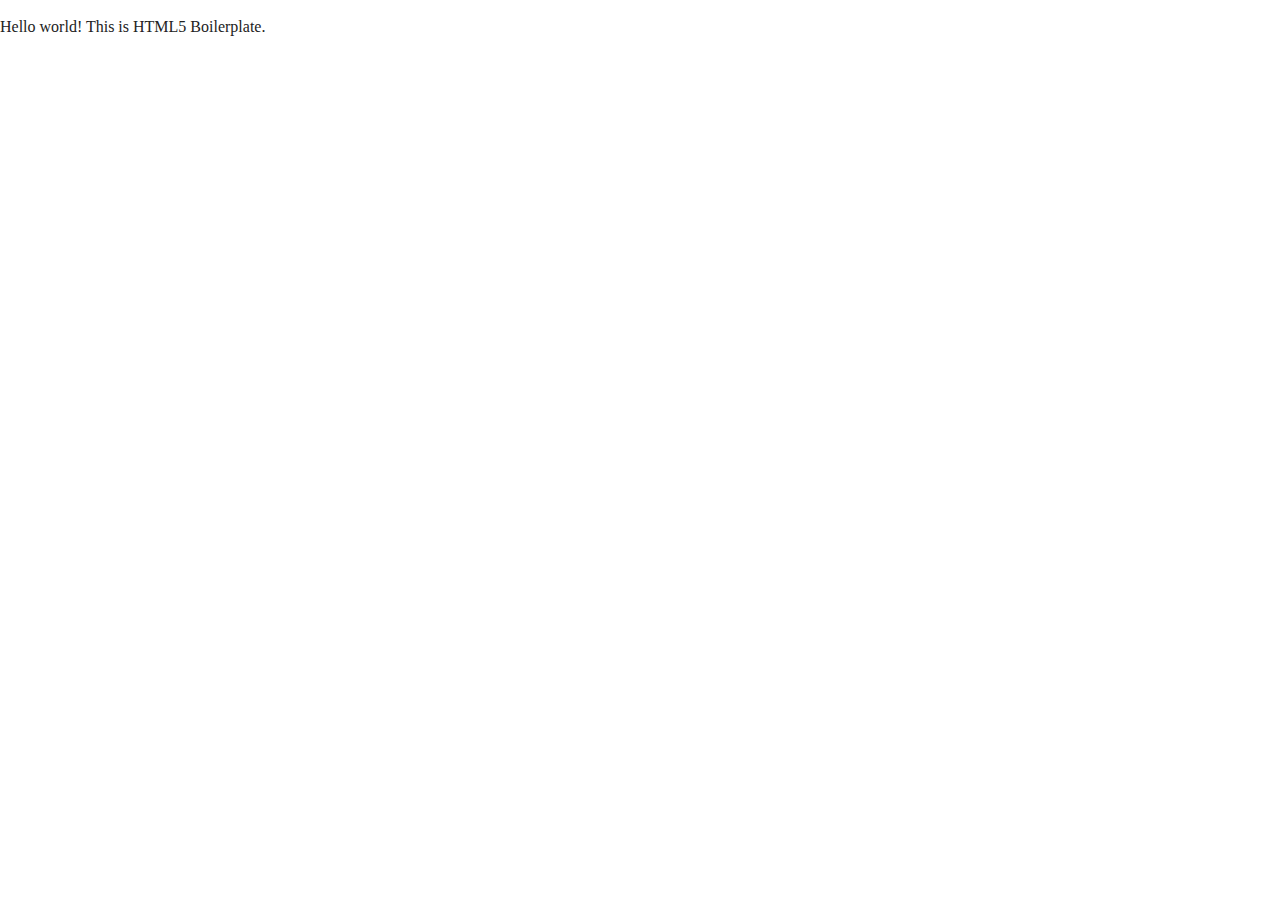
==== index.html @ 64403ca1 "Unplugged Design Doc Project" ====
<!doctype html>
<html class="no-js" lang="">

<head>
  <meta charset="utf-8">
  <title></title>
  <meta name="description" content="">
  <meta name="viewport" content="width=device-width, initial-scale=1">

  <meta property="og:title" content="">
  <meta property="og:type" content="">
  <meta property="og:url" content="">
  <meta property="og:image" content="">

  <link rel="manifest" href="site.webmanifest">
  <link rel="apple-touch-icon" href="icon.png">
  <!-- Place favicon.ico in the root directory -->

  <link rel="stylesheet" href="css/normalize.css">
  <link rel="stylesheet" href="css/main.css">

  <meta name="theme-color" content="#fafafa">
</head>

<body>

  <!-- Add your site or application content here -->
  <p>Hello world! This is HTML5 Boilerplate.</p>
  <script src="js/vendor/modernizr-3.11.2.min.js"></script>
  <script src="js/plugins.js"></script>
  <script src="js/main.js"></script>

  <!-- Google Analytics: change UA-XXXXX-Y to be your site's ID. -->
  <script>
    window.ga = function () { ga.q.push(arguments) }; ga.q = []; ga.l = +new Date;
    ga('create', 'UA-XXXXX-Y', 'auto'); ga('set', 'anonymizeIp', true); ga('set', 'transport', 'beacon'); ga('send', 'pageview')
  </script>
  <script src="https://www.google-analytics.com/analytics.js" async></script>
</body>

</html>
---- css/main.css ----
/*! HTML5 Boilerplate v8.0.0 | MIT License | https://html5boilerplate.com/ */

/* main.css 2.1.0 | MIT License | https://github.com/h5bp/main.css#readme */
/*
 * What follows is the result of much research on cross-browser styling.
 * Credit left inline and big thanks to Nicolas Gallagher, Jonathan Neal,
 * Kroc Camen, and the H5BP dev community and team.
 */

/* ==========================================================================
   Base styles: opinionated defaults
   ========================================================================== */

html {
  color: #222;
  font-size: 1em;
  line-height: 1.4;
}

/*
 * Remove text-shadow in selection highlight:
 * https://twitter.com/miketaylr/status/12228805301
 *
 * Vendor-prefixed and regular ::selection selectors cannot be combined:
 * https://stackoverflow.com/a/16982510/7133471
 *
 * Customize the background color to match your design.
 */

::-moz-selection {
  background: #b3d4fc;
  text-shadow: none;
}

::selection {
  background: #b3d4fc;
  text-shadow: none;
}

/*
 * A better looking default horizontal rule
 */

hr {
  display: block;
  height: 1px;
  border: 0;
  border-top: 1px solid #ccc;
  margin: 1em 0;
  padding: 0;
}

/*
 * Remove the gap between audio, canvas, iframes,
 * images, videos and the bottom of their containers:
 * https://github.com/h5bp/html5-boilerplate/issues/440
 */

audio,
canvas,
iframe,
img,
svg,
video {
  vertical-align: middle;
}

/*
 * Remove default fieldset styles.
 */

fieldset {
  border: 0;
  margin: 0;
  padding: 0;
}

/*
 * Allow only vertical resizing of textareas.
 */

textarea {
  resize: vertical;
}

/* ==========================================================================
   Author's custom styles
   ========================================================================== */

/* ==========================================================================
   Helper classes
   ========================================================================== */

/*
 * Hide visually and from screen readers
 */

.hidden,
[hidden] {
  display: none !important;
}

/*
 * Hide only visually, but have it available for screen readers:
 * https://snook.ca/archives/html_and_css/hiding-content-for-accessibility
 *
 * 1. For long content, line feeds are not interpreted as spaces and small width
 *    causes content to wrap 1 word per line:
 *    https://medium.com/@jessebeach/beware-smushed-off-screen-accessible-text-5952a4c2cbfe
 */

.sr-only {
  border: 0;
  clip: rect(0, 0, 0, 0);
  height: 1px;
  margin: -1px;
  overflow: hidden;
  padding: 0;
  position: absolute;
  white-space: nowrap;
  width: 1px;
  /* 1 */
}

/*
 * Extends the .sr-only class to allow the element
 * to be focusable when navigated to via the keyboard:
 * https://www.drupal.org/node/897638
 */

.sr-only.focusable:active,
.sr-only.focusable:focus {
  clip: auto;
  height: auto;
  margin: 0;
  overflow: visible;
  position: static;
  white-space: inherit;
  width: auto;
}

/*
 * Hide visually and from screen readers, but maintain layout
 */

.invisible {
  visibility: hidden;
}

/*
 * Clearfix: contain floats
 *
 * For modern browsers
 * 1. The space content is one way to avoid an Opera bug when the
 *    `contenteditable` attribute is included anywhere else in the document.
 *    Otherwise it causes space to appear at the top and bottom of elements
 *    that receive the `clearfix` class.
 * 2. The use of `table` rather than `block` is only necessary if using
 *    `:before` to contain the top-margins of child elements.
 */

.clearfix::before,
.clearfix::after {
  content: " ";
  display: table;
}

.clearfix::after {
  clear: both;
}

/* ==========================================================================
   EXAMPLE Media Queries for Responsive Design.
   These examples override the primary ('mobile first') styles.
   Modify as content requires.
   ========================================================================== */

@media only screen and (min-width: 35em) {
  /* Style adjustments for viewports that meet the condition */
}

@media print,
  (-webkit-min-device-pixel-ratio: 1.25),
  (min-resolution: 1.25dppx),
  (min-resolution: 120dpi) {
  /* Style adjustments for high resolution devices */
}

/* ==========================================================================
   Print styles.
   Inlined to avoid the additional HTTP request:
   https://www.phpied.com/delay-loading-your-print-css/
   ========================================================================== */

@media print {
  *,
  *::before,
  *::after {
    background: #fff !important;
    color: #000 !important;
    /* Black prints faster */
    box-shadow: none !important;
    text-shadow: none !important;
  }

  a,
  a:visited {
    text-decoration: underline;
  }

  a[href]::after {
    content: " (" attr(href) ")";
  }

  abbr[title]::after {
    content: " (" attr(title) ")";
  }

  /*
   * Don't show links that are fragment identifiers,
   * or use the `javascript:` pseudo protocol
   */
  a[href^="#"]::after,
  a[href^="javascript:"]::after {
    content: "";
  }

  pre {
    white-space: pre-wrap !important;
  }

  pre,
  blockquote {
    border: 1px solid #999;
    page-break-inside: avoid;
  }

  /*
   * Printing Tables:
   * https://web.archive.org/web/20180815150934/http://css-discuss.incutio.com/wiki/Printing_Tables
   */
  thead {
    display: table-header-group;
  }

  tr,
  img {
    page-break-inside: avoid;
  }

  p,
  h2,
  h3 {
    orphans: 3;
    widows: 3;
  }

  h2,
  h3 {
    page-break-after: avoid;
  }
}
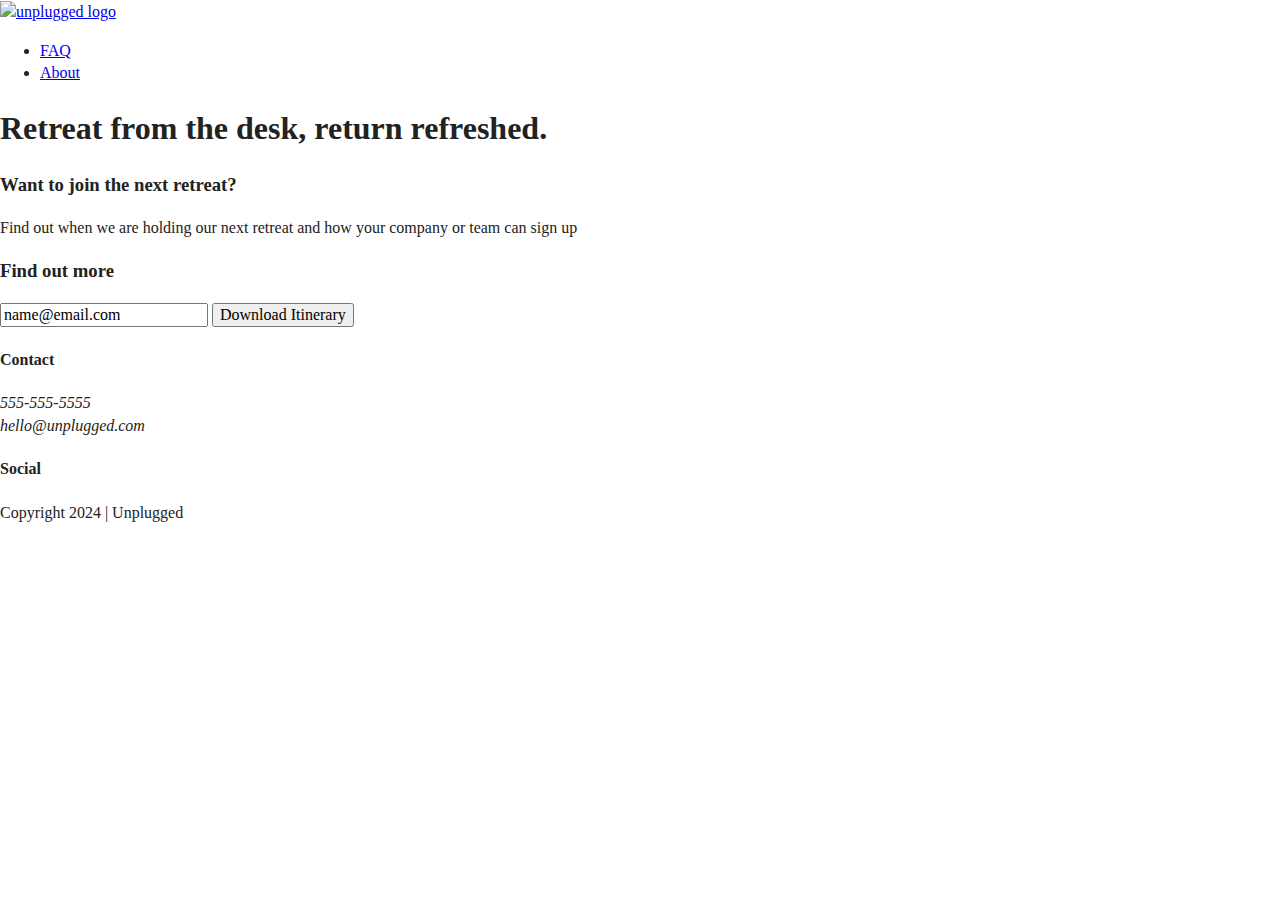
==== commit 78c35551: "HTML Page One" ====
--- a/index.html
+++ b/index.html
@@ -1,9 +1,9 @@
 <!doctype html>
-<html class="no-js" lang="">
+<html class="no-js" lang="en">
 
 <head>
   <meta charset="utf-8">
-  <title></title>
+  <title>Unplugged Retreat</title>
   <meta name="description" content="">
   <meta name="viewport" content="width=device-width, initial-scale=1">
 
@@ -13,7 +13,7 @@
   <meta property="og:image" content="">
 
   <link rel="manifest" href="site.webmanifest">
-  <link rel="apple-touch-icon" href="icon.png">
+  <link rel="apple-touch-icon" href="img/icon.png">
   <!-- Place favicon.ico in the root directory -->
 
   <link rel="stylesheet" href="css/normalize.css">
@@ -25,7 +25,72 @@
 <body>
 
   <!-- Add your site or application content here -->
-  <p>Hello world! This is HTML5 Boilerplate.</p>
+  <header>
+    <div class="content-wrapper">
+      <a href="#"><img src="" alt="unplugged logo"></a>
+
+      <div class="header-divider"></div>
+
+      <nav>
+        <ul>
+          <li><a href="faq/index.html" rel="noopener">FAQ</a></li>
+          <li><a href="about/index.html" rel="noopener">About</a></li>
+        </ul>
+      </nav>
+
+    </div>
+  </header>
+  <main>
+    <section class="hero-area">
+      <div class="content-wrapper">
+        <h1>Retreat from the desk, return refreshed.</h1>
+      </div>
+    </section>
+    <aside>
+      <div class="content-wrapper">
+        <div class="form-description">
+          <h3>Want to join the next retreat?</h3>
+          <p>Find out when we are holding our next retreat and how your company or team can sign up</p>
+        </div>
+        <div class="form">
+          <h3>Find out more</h3>
+          <input type="text" name="name" value="name@email.com">
+          <input type="button" value="Download Itinerary">
+        </div>
+      </div>
+    </aside>
+  </main>
+
+  <footer>
+    <div class="content-wrapper">
+      <div class="footer-content">
+        <div class="contact">
+          <h4>Contact</h4>
+          <address>
+            <p>
+              555-555-5555<br>
+              hello@unplugged.com
+            </p>
+          </address>
+        </div>
+        <div class="social">
+          <h4>Social</h4>
+          <div class="social-icons">
+            <p>
+            <p><a href="https://www.facebook.com" target="_blank" rel="noopener"></a></p>
+            <!-- other social links here -->
+            </p>
+          </div>
+        </div>
+      </div>
+      <div class="copyright">
+        <p>Copyright 2024 | Unplugged</p>
+      </div>
+    </div>
+
+  </footer>
+
+
   <script src="js/vendor/modernizr-3.11.2.min.js"></script>
   <script src="js/plugins.js"></script>
   <script src="js/main.js"></script>
@@ -38,4 +103,4 @@
   <script src="https://www.google-analytics.com/analytics.js" async></script>
 </body>
 
-</html>
+</html>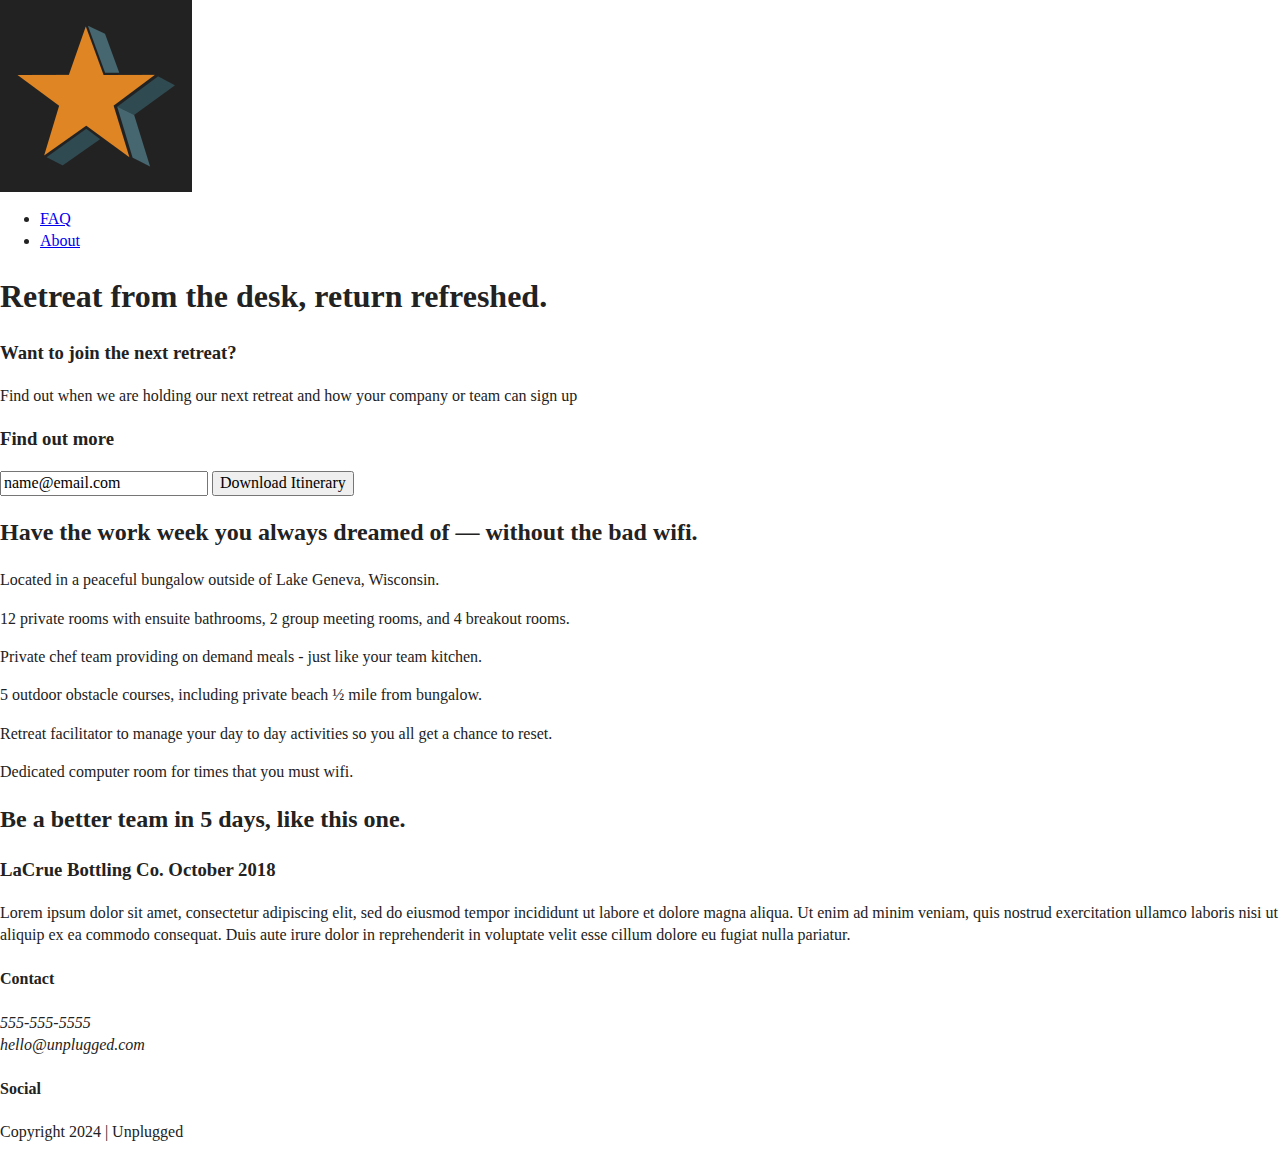
==== commit b0492579: "Finished Coding Homepage" ====
--- a/index.html
+++ b/index.html
@@ -13,7 +13,7 @@
   <meta property="og:image" content="">
 
   <link rel="manifest" href="site.webmanifest">
-  <link rel="apple-touch-icon" href="img/icon.png">
+  <link rel="apple-touch-icon" href="icon.png">
   <!-- Place favicon.ico in the root directory -->
 
   <link rel="stylesheet" href="css/normalize.css">
@@ -27,25 +27,25 @@
   <!-- Add your site or application content here -->
   <header>
     <div class="content-wrapper">
-      <a href="#"><img src="" alt="unplugged logo"></a>
+      <a href="#"><img src="img/icon.png" alt="unplugged logo"></a>
 
       <div class="header-divider"></div>
-
       <nav>
         <ul>
           <li><a href="faq/index.html" rel="noopener">FAQ</a></li>
           <li><a href="about/index.html" rel="noopener">About</a></li>
         </ul>
       </nav>
-
     </div>
   </header>
+
   <main>
     <section class="hero-area">
       <div class="content-wrapper">
         <h1>Retreat from the desk, return refreshed.</h1>
       </div>
     </section>
+
     <aside>
       <div class="content-wrapper">
         <div class="form-description">
@@ -59,6 +59,67 @@
         </div>
       </div>
     </aside>
+
+    <section class="features">
+      <div class="content-wrapper">
+        <h2>Have the work week you always dreamed of — without the bad wifi.</h2>
+
+        <div class="features-items">
+          <article>
+            <p class="fontawesome-icons"></p>
+            <p class="features-item-description">Located in a peaceful bungalow outside of Lake Geneva, Wisconsin.</p>
+          </article>
+
+          <article>
+            <p class="fontawesome-icons"></p>
+            <p class="features-item-description">12 private rooms with ensuite bathrooms, 2 group meeting rooms, and 4
+              breakout rooms.</p>
+          </article>
+
+          <article>
+            <p class="fontawesome-icons"></p>
+            <p class="features-item-description">Private chef team providing on demand meals - just like your team
+              kitchen.</p>
+          </article>
+
+          <article>
+            <p class="fontawesome-icons"></p>
+            <p class="features-item-description">5 outdoor obstacle courses, including private beach ½ mile from
+              bungalow.</p>
+          </article>
+
+          <article>
+            <p class="fontawesome-icons"></p>
+            <p class="features-item-description">Retreat facilitator to manage your day to day activities so you all get
+              a chance to reset.</p>
+          </article>
+
+          <article>
+            <p class="fontawesome-icons"></p>
+            <p class="features-item-description">Dedicated computer room for times that you must wifi.</p>
+          </article>
+        </div>
+      </div>
+    </section>
+
+    <section class="reviews">
+      <div class="content-wrapper">
+        <h2>Be a better team in 5 days, like this one.</h2>
+
+        <article>
+          <h3>LaCrue Bottling Co.
+            October 2018</h3>
+          <p>Lorem ipsum dolor sit amet, consectetur adipiscing elit, sed do eiusmod tempor incididunt ut labore et
+            dolore magna aliqua. Ut enim ad minim veniam, quis nostrud exercitation ullamco laboris nisi ut aliquip ex
+            ea commodo consequat. Duis aute irure dolor in reprehenderit in voluptate velit esse cillum dolore eu fugiat
+            nulla pariatur.
+          </p>
+        </article>
+
+
+      </div>
+    </section>
+
   </main>
 
   <footer>
@@ -79,7 +140,7 @@
             <p>
             <p><a href="https://www.facebook.com" target="_blank" rel="noopener"></a></p>
             <!-- other social links here -->
-            </p>
+
           </div>
         </div>
       </div>
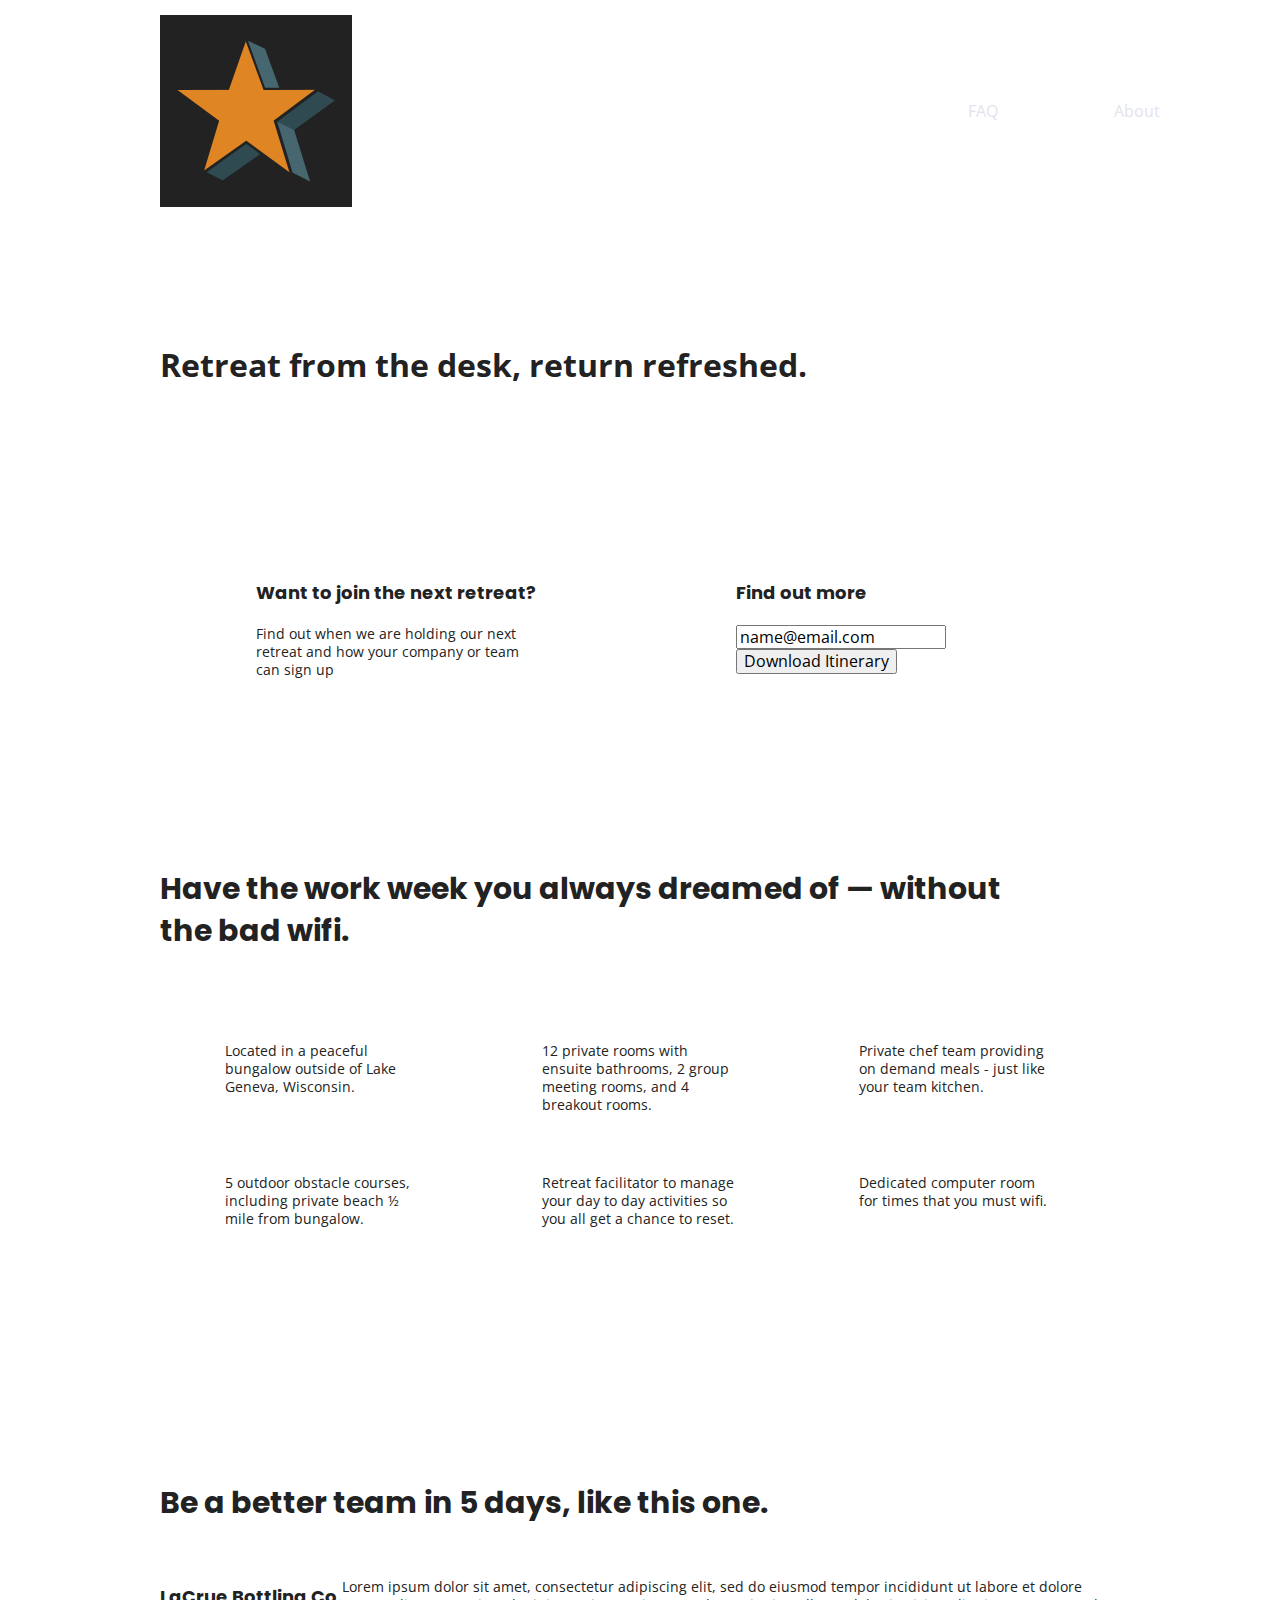
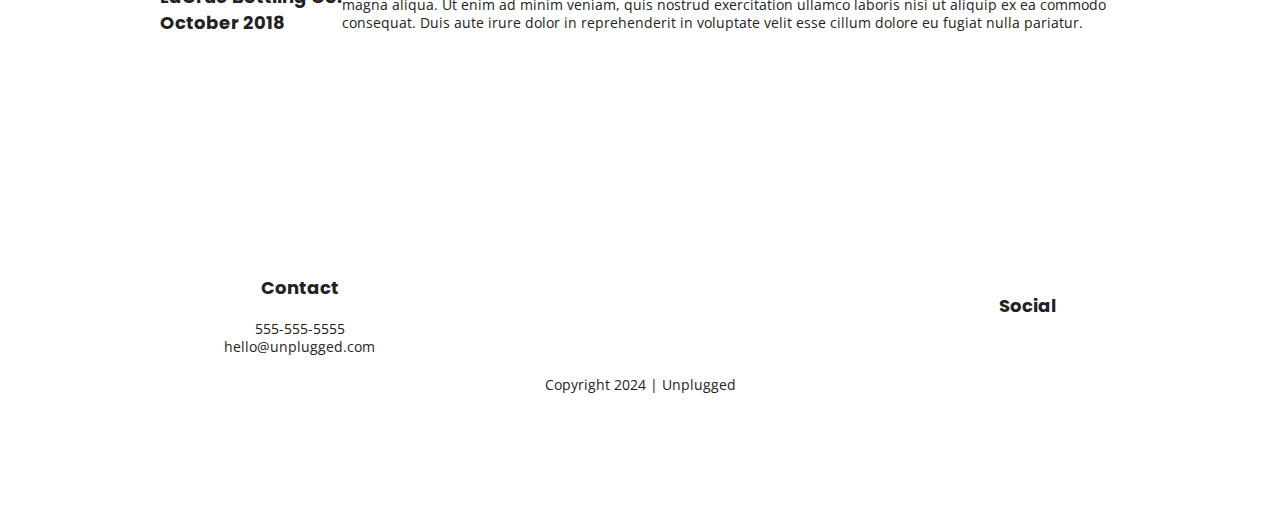
==== commit 35486a3e: "Coding Styles" ====
--- a/index.html
+++ b/index.html
@@ -20,6 +20,10 @@
   <link rel="stylesheet" href="css/main.css">
 
   <meta name="theme-color" content="#fafafa">
+
+
+  <!-- Google Fonts -->
+  <link href="https://fonts.googleapis.com/css?family=Open+Sans:400,700|Poppins:500,700" rel="stylesheet">
 </head>
 
 <body>
--- a/css/main.css
+++ b/css/main.css
@@ -1,6 +1,5 @@
 /*! HTML5 Boilerplate v8.0.0 | MIT License | https://html5boilerplate.com/ */
 
-/* main.css 2.1.0 | MIT License | https://github.com/h5bp/main.css#readme */
 /*
  * What follows is the result of much research on cross-browser styling.
  * Credit left inline and big thanks to Nicolas Gallagher, Jonathan Neal,
@@ -18,14 +17,14 @@
 }
 
 /*
- * Remove text-shadow in selection highlight:
- * https://twitter.com/miketaylr/status/12228805301
- *
- * Vendor-prefixed and regular ::selection selectors cannot be combined:
- * https://stackoverflow.com/a/16982510/7133471
- *
- * Customize the background color to match your design.
- */
+   * Remove text-shadow in selection highlight:
+   * https://twitter.com/miketaylr/status/12228805301
+   *
+   * Vendor-prefixed and regular ::selection selectors cannot be combined:
+   * https://stackoverflow.com/a/16982510/7133471
+   *
+   * Customize the background color to match your design.
+   */
 
 ::-moz-selection {
   background: #b3d4fc;
@@ -38,8 +37,8 @@
 }
 
 /*
- * A better looking default horizontal rule
- */
+   * A better looking default horizontal rule
+   */
 
 hr {
   display: block;
@@ -51,10 +50,10 @@
 }
 
 /*
- * Remove the gap between audio, canvas, iframes,
- * images, videos and the bottom of their containers:
- * https://github.com/h5bp/html5-boilerplate/issues/440
- */
+   * Remove the gap between audio, canvas, iframes,
+   * images, videos and the bottom of their containers:
+   * https://github.com/h5bp/html5-boilerplate/issues/440
+   */
 
 audio,
 canvas,
@@ -66,8 +65,8 @@
 }
 
 /*
- * Remove default fieldset styles.
- */
+   * Remove default fieldset styles.
+   */
 
 fieldset {
   border: 0;
@@ -76,129 +75,540 @@
 }
 
 /*
- * Allow only vertical resizing of textareas.
- */
+   * Allow only vertical resizing of textareas.
+   */
 
 textarea {
   resize: vertical;
 }
 
 /* ==========================================================================
-   Author's custom styles
-   ========================================================================== */
-
-/* ==========================================================================
-   Helper classes
-   ========================================================================== */
-
-/*
- * Hide visually and from screen readers
- */
-
-.hidden,
-[hidden] {
+     Browser Upgrade Prompt
+     ========================================================================== */
+
+.browserupgrade {
+  margin: 0.2em 0;
+  background: #ccc;
+  color: #000;
+  padding: 0.2em 0;
+}
+
+/* ==========================================================================
+     Author's custom styles
+     ========================================================================== */
+/* General Styles */
+
+html {
+  font-size: 1rem;
+}
+
+body {
+  font-size: 1em;
+  font-family: 'Open Sans', sans-serif;
+  text-align: left;
+}
+
+ul,
+ol {
+  list-style-type: none;
+}
+
+a {
+  color: #e2e3ed;
+  text-decoration: none;
+}
+
+h2 {
+  font-family: 'Poppins', sans-serif;
+  font-size: 1.875em;
+}
+
+h3,
+h4 {
+  font-family: 'Poppins', sans-serif;
+  margin: 20px 0;
+  font-size: 1.125em;
+}
+
+p {
+  font-size: .875em;
+  line-height: 1.285;
+}
+
+address {
+  font-style: normal;
+}
+
+.content-wrapper {
+  width: 90%;
+  margin: 50px 0;
+}
+
+
+/* -------------------- Base Header - Footer Styles -------------------- */
+
+header {
+  display: flex;
+  justify-content: center;
+  padding: 15px 0;
+}
+
+header .content-wrapper {
+  margin: 0;
+  display: flex;
+  justify-content: center;
+  align-items: center;
+  flex-flow: row wrap;
+}
+
+.header-divider {
+  width: 100%;
+  height: 1px;
+  margin: 10px 0 20px 0;
+}
+
+header nav {
+  width: 60%;
+}
+
+header nav ul {
+  display: flex;
+  justify-content: space-around;
+  width: 100%;
+}
+
+footer {
+  display: flex;
+  flex-direction: column;
+  align-items: center;
+  text-align: center;
+}
+
+footer p {
+  margin: 0;
+}
+
+footer .content-wrapper {
+  width: 55%;
+}
+
+footer .contact {
+  margin-bottom: 50px;
+}
+
+footer .social-icons {
+  display: flex;
+  justify-content: space-around;
+  align-items: center;
+}
+
+footer .social-icons p {
+  display: flex;
+  justify-content: center;
+  align-items: center;
+}
+
+footer .copyright {
+  margin: 20px 0;
+}
+
+/* -------------------- Mobile Styles - Homepage -------------------- */
+
+/* Hero Area */
+
+.hero-area {
+  display: flex;
+  justify-content: center;
+}
+
+/* Aside */
+
+aside {
+  display: flex;
+  justify-content: center;
+}
+
+/* Features */
+
+.features {
+  display: flex;
+  justify-content: center;
+}
+
+.features h2 {
+  margin-bottom: 60px;
+}
+
+.features article {
+  width: 63%;
+  margin: 30px 0;
+}
+
+.features .features-items {
+  display: flex;
+  justify-content: center;
+  align-items: flex-start;
+  flex-flow: row wrap;
+}
+
+.features p {
+  margin: 0;
+}
+
+/* Reviews */
+
+.reviews {
+  display: flex;
+  justify-content: center;
+}
+
+.reviews h2 {
+  margin-bottom: 40px;
+}
+
+.reviews h3 {
+  width: 55%;
+  margin: 20px 0;
+}
+
+/* ==========================================================================
+     About Page
+     ========================================================================== */
+
+.mission {
+  display: flex;
+  justify-content: center;
+}
+
+.contact-section {
+  display: flex;
+  justify-content: center;
+}
+
+.contact-content p {
+  margin: 0;
+}
+
+/* ==========================================================================
+     FAQ Page
+     ========================================================================== */
+
+.faq {
+  display: flex;
+  justify-content: center;
+}
+
+.faq .content-wrapper {
+  display: flex;
+  justify-content: center;
+  align-items: flex-start;
+  flex-flow: row wrap;
+  margin: 50px 0 0 0;
+}
+
+.faq h2 {
+  margin-bottom: 40px;
+}
+
+.faq-content {
+  margin-bottom: 50px;
+}
+
+/* ==========================================================================
+     Helper classes
+     ========================================================================== */
+
+/*
+   * Hide visually and from screen readers
+   */
+
+.hidden {
   display: none !important;
 }
 
 /*
- * Hide only visually, but have it available for screen readers:
- * https://snook.ca/archives/html_and_css/hiding-content-for-accessibility
- *
- * 1. For long content, line feeds are not interpreted as spaces and small width
- *    causes content to wrap 1 word per line:
- *    https://medium.com/@jessebeach/beware-smushed-off-screen-accessible-text-5952a4c2cbfe
- */
-
-.sr-only {
+   * Hide only visually, but have it available for screen readers:
+   * https://snook.ca/archives/html_and_css/hiding-content-for-accessibility
+   *
+   * 1. For long content, line feeds are not interpreted as spaces and small width
+   *    causes content to wrap 1 word per line:
+   *    https://medium.com/@jessebeach/beware-smushed-off-screen-accessible-text-5952a4c2cbfe
+   */
+
+.visuallyhidden {
   border: 0;
-  clip: rect(0, 0, 0, 0);
+  clip: rect(0 0 0 0);
   height: 1px;
   margin: -1px;
   overflow: hidden;
   padding: 0;
   position: absolute;
+  width: 1px;
   white-space: nowrap;
-  width: 1px;
   /* 1 */
 }
 
 /*
- * Extends the .sr-only class to allow the element
- * to be focusable when navigated to via the keyboard:
- * https://www.drupal.org/node/897638
- */
-
-.sr-only.focusable:active,
-.sr-only.focusable:focus {
+   * Extends the .visuallyhidden class to allow the element
+   * to be focusable when navigated to via the keyboard:
+   * https://www.drupal.org/node/897638
+   */
+
+.visuallyhidden.focusable:active,
+.visuallyhidden.focusable:focus {
   clip: auto;
   height: auto;
   margin: 0;
   overflow: visible;
   position: static;
+  width: auto;
   white-space: inherit;
-  width: auto;
-}
-
-/*
- * Hide visually and from screen readers, but maintain layout
- */
+}
+
+/*
+   * Hide visually and from screen readers, but maintain layout
+   */
 
 .invisible {
   visibility: hidden;
 }
 
 /*
- * Clearfix: contain floats
- *
- * For modern browsers
- * 1. The space content is one way to avoid an Opera bug when the
- *    `contenteditable` attribute is included anywhere else in the document.
- *    Otherwise it causes space to appear at the top and bottom of elements
- *    that receive the `clearfix` class.
- * 2. The use of `table` rather than `block` is only necessary if using
- *    `:before` to contain the top-margins of child elements.
- */
-
-.clearfix::before,
-.clearfix::after {
+   * Clearfix: contain floats
+   *
+   * For modern browsers
+   * 1. The space content is one way to avoid an Opera bug when the
+   *    `contenteditable` attribute is included anywhere else in the document.
+   *    Otherwise it causes space to appear at the top and bottom of elements
+   *    that receive the `clearfix` class.
+   * 2. The use of `table` rather than `block` is only necessary if using
+   *    `:before` to contain the top-margins of child elements.
+   */
+
+.clearfix:before,
+.clearfix:after {
   content: " ";
+  /* 1 */
   display: table;
-}
-
-.clearfix::after {
+  /* 2 */
+}
+
+.clearfix:after {
   clear: both;
 }
 
 /* ==========================================================================
-   EXAMPLE Media Queries for Responsive Design.
-   These examples override the primary ('mobile first') styles.
-   Modify as content requires.
-   ========================================================================== */
-
-@media only screen and (min-width: 35em) {
-  /* Style adjustments for viewports that meet the condition */
-}
-
-@media print,
-  (-webkit-min-device-pixel-ratio: 1.25),
-  (min-resolution: 1.25dppx),
-  (min-resolution: 120dpi) {
-  /* Style adjustments for high resolution devices */
-}
-
-/* ==========================================================================
-   Print styles.
-   Inlined to avoid the additional HTTP request:
-   https://www.phpied.com/delay-loading-your-print-css/
-   ========================================================================== */
+     EXAMPLE Media Queries for Responsive Design.
+     These examples override the primary ('mobile first') styles.
+     Modify as content requires.
+     ========================================================================== */
+
+@media only screen and (min-width:768px) {
+  /*Tablet styles here*/
+
+  /* General styles */
+  .content-wrapper {
+    max-width: 640px;
+    margin: 100px 0;
+  }
+
+  /* Header */
+  header {
+    padding: 33px 0;
+  }
+
+  header .content-wrapper {
+    width: 100%;
+    justify-content: space-between;
+  }
+
+  header nav {
+    width: 20%;
+  }
+
+  header nav ul {
+    justify-content: space-between;
+  }
+
+  .header-divider {
+    display: none;
+  }
+
+  /* Hero Area */
+
+  /* Aside */
+  aside .content-wrapper {
+    margin: 50px 0;
+    display: flex;
+    justify-content: space-between;
+    align-content: flex-start;
+  }
+
+  aside .content-wrapper .form-description,
+  aside .content-wrapper .form {
+    width: 40%;
+    margin: 0;
+  }
+
+  /* Features */
+  .features article {
+    display: flex;
+    align-items: center;
+    flex-flow: column wrap;
+    flex-basis: 50%;
+  }
+
+  .features .features-item-description {
+    width: 62%;
+  }
+
+  /* Reviews */
+  .reviews article {
+    display: flex;
+    justify-content: space-between;
+  }
+
+  .reviews article div {
+    width: 49%;
+  }
+
+  /* Footer */
+  footer .content-wrapper {
+    width: 65%;
+  }
+
+  .footer-content {
+    display: flex;
+    justify-content: space-between;
+    align-items: center;
+  }
+
+  footer .contact {
+    margin-bottom: 0;
+  }
+
+  footer .copyright {
+    width: 100%;
+  }
+
+  /* ==========================================================================
+     About Page
+     ========================================================================== */
+
+  .mission-content {
+    display: flex;
+    justify-content: space-between;
+    align-items: flex-start;
+    padding-top: 20px;
+  }
+
+  .mission-content p {
+    width: 45%;
+  }
+
+  .contact-section .content-wrapper h2 {
+    width: 80%;
+  }
+
+  .contact-content {
+    display: flex;
+    justify-content: space-between;
+    align-items: flex-start;
+  }
+
+  /* ==========================================================================
+     FAQ Page
+     ========================================================================== */
+
+  .faq .content-wrapper {
+    justify-content: space-between;
+  }
+
+  .faq-content {
+    flex-basis: 45%;
+  }
+
+  .faq h2 {
+    width: 100%;
+  }
+}
+
+@media only screen and (min-width:1200px) {
+  /*Desktop styles here*/
+
+  /* General styles */
+  .content-wrapper {
+    max-width: 960px;
+  }
+
+  /* Header */
+  header {
+    padding: 15px 0;
+  }
+
+  /* Hero */
+  .hero-area h1 {
+    width: 80%;
+  }
+
+  /* Aside */
+  aside .content-wrapper {
+    justify-content: space-around;
+  }
+
+  aside .content-wrapper .form-description,
+  aside .content-wrapper .form {
+    width: 30%;
+  }
+
+  /* Features */
+
+  .features h2 {
+    width: 90%;
+  }
+
+  .features article {
+    flex-basis: 33%;
+  }
+
+  /* Reviews */
+  .reviews article div {
+    width: 42%;
+  }
+
+  /* ==========================================================================
+    About Page
+    ========================================================================== */
+
+  .mission h2,
+  .contact-section .content-wrapper h2 {
+    width: 95%;
+  }
+
+  /* ==========================================================================
+    FAQ Page
+    ========================================================================== */
+  .faq h2 {
+    width: 100%;
+  }
+
+}
+
+/* ==========================================================================
+     Print styles.
+     Inlined to avoid the additional HTTP request:
+     https://www.phpied.com/delay-loading-your-print-css/
+     ========================================================================== */
 
 @media print {
+
   *,
-  *::before,
-  *::after {
-    background: #fff !important;
+  *:before,
+  *:after {
+    background: transparent !important;
     color: #000 !important;
     /* Black prints faster */
+    -webkit-box-shadow: none !important;
     box-shadow: none !important;
     text-shadow: none !important;
   }
@@ -208,20 +618,20 @@
     text-decoration: underline;
   }
 
-  a[href]::after {
+  a[href]:after {
     content: " (" attr(href) ")";
   }
 
-  abbr[title]::after {
+  abbr[title]:after {
     content: " (" attr(title) ")";
   }
 
   /*
-   * Don't show links that are fragment identifiers,
-   * or use the `javascript:` pseudo protocol
-   */
-  a[href^="#"]::after,
-  a[href^="javascript:"]::after {
+       * Don't show links that are fragment identifiers,
+       * or use the `javascript:` pseudo protocol
+       */
+  a[href^="#"]:after,
+  a[href^="javascript:"]:after {
     content: "";
   }
 
@@ -236,9 +646,9 @@
   }
 
   /*
-   * Printing Tables:
-   * https://web.archive.org/web/20180815150934/http://css-discuss.incutio.com/wiki/Printing_Tables
-   */
+       * Printing Tables:
+       * http://css-discuss.incutio.com/wiki/Printing_Tables
+       */
   thead {
     display: table-header-group;
   }
@@ -259,5 +669,4 @@
   h3 {
     page-break-after: avoid;
   }
-}
-
+}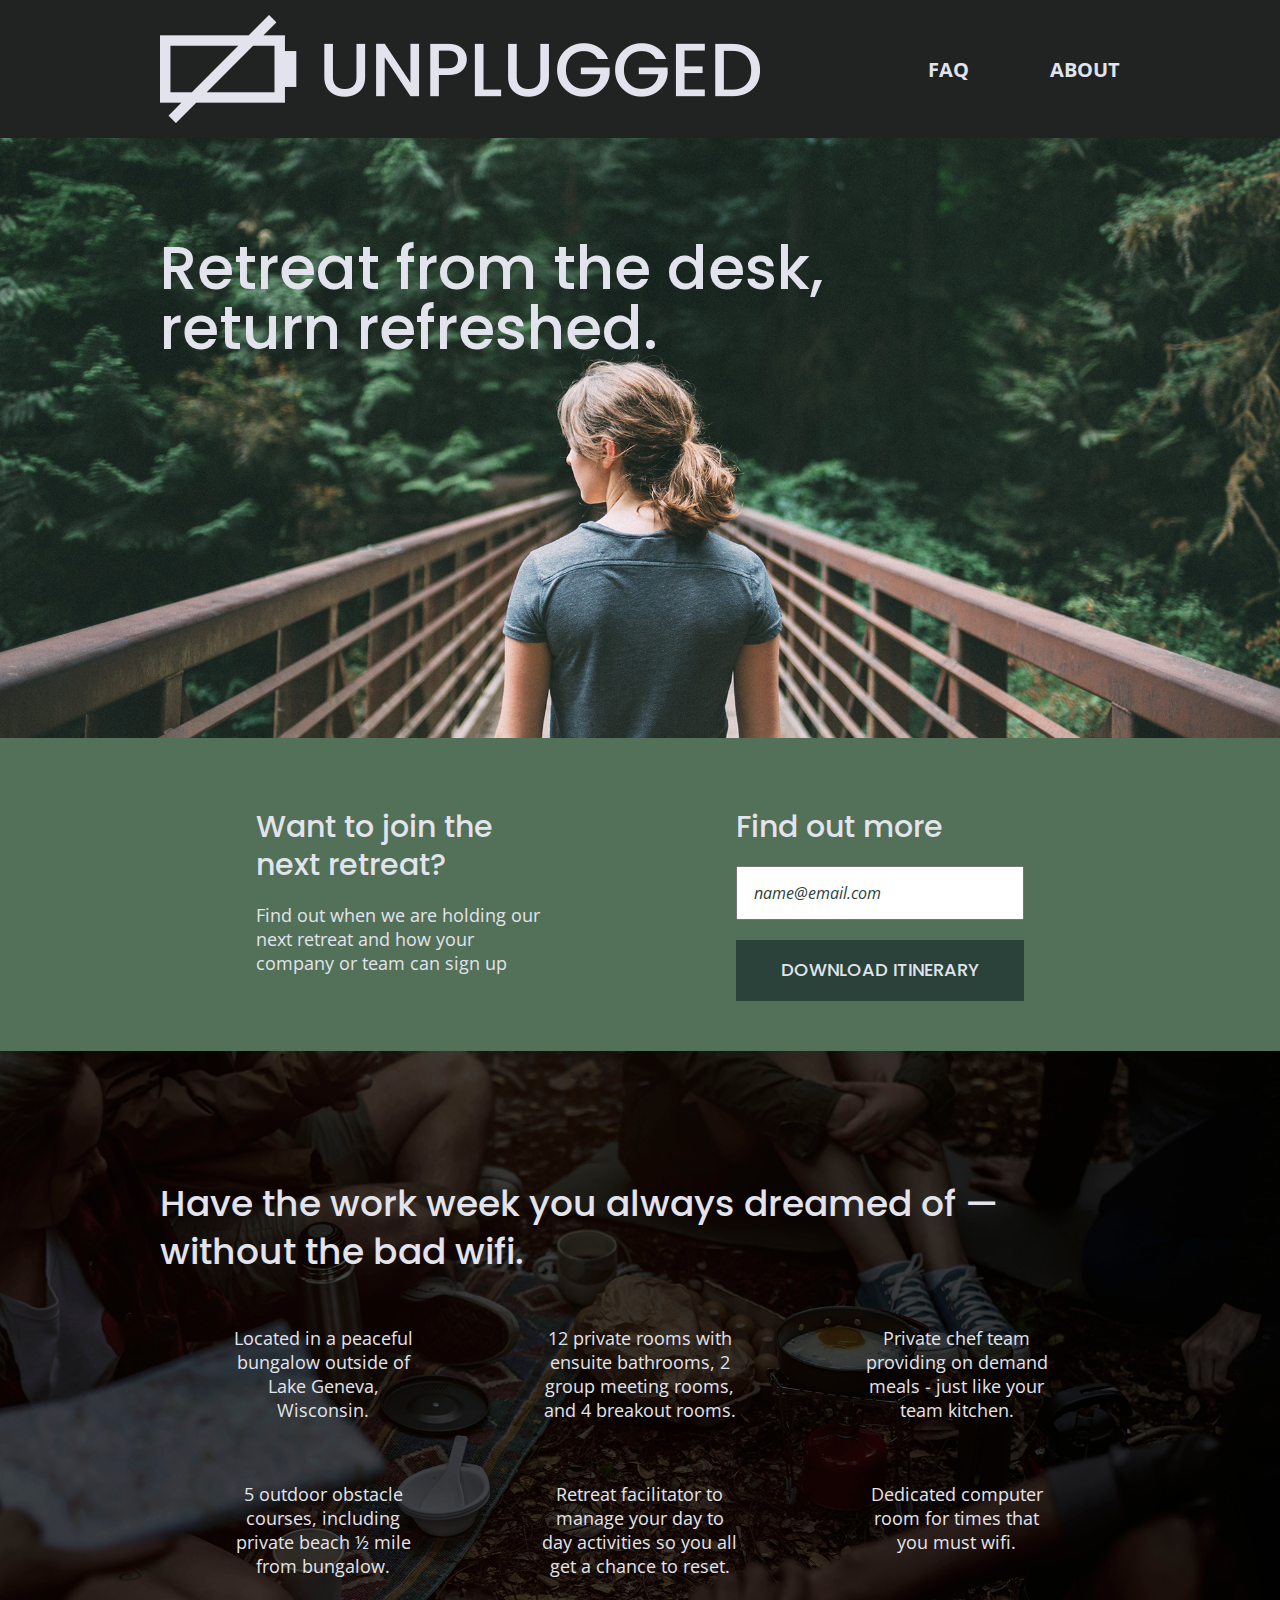
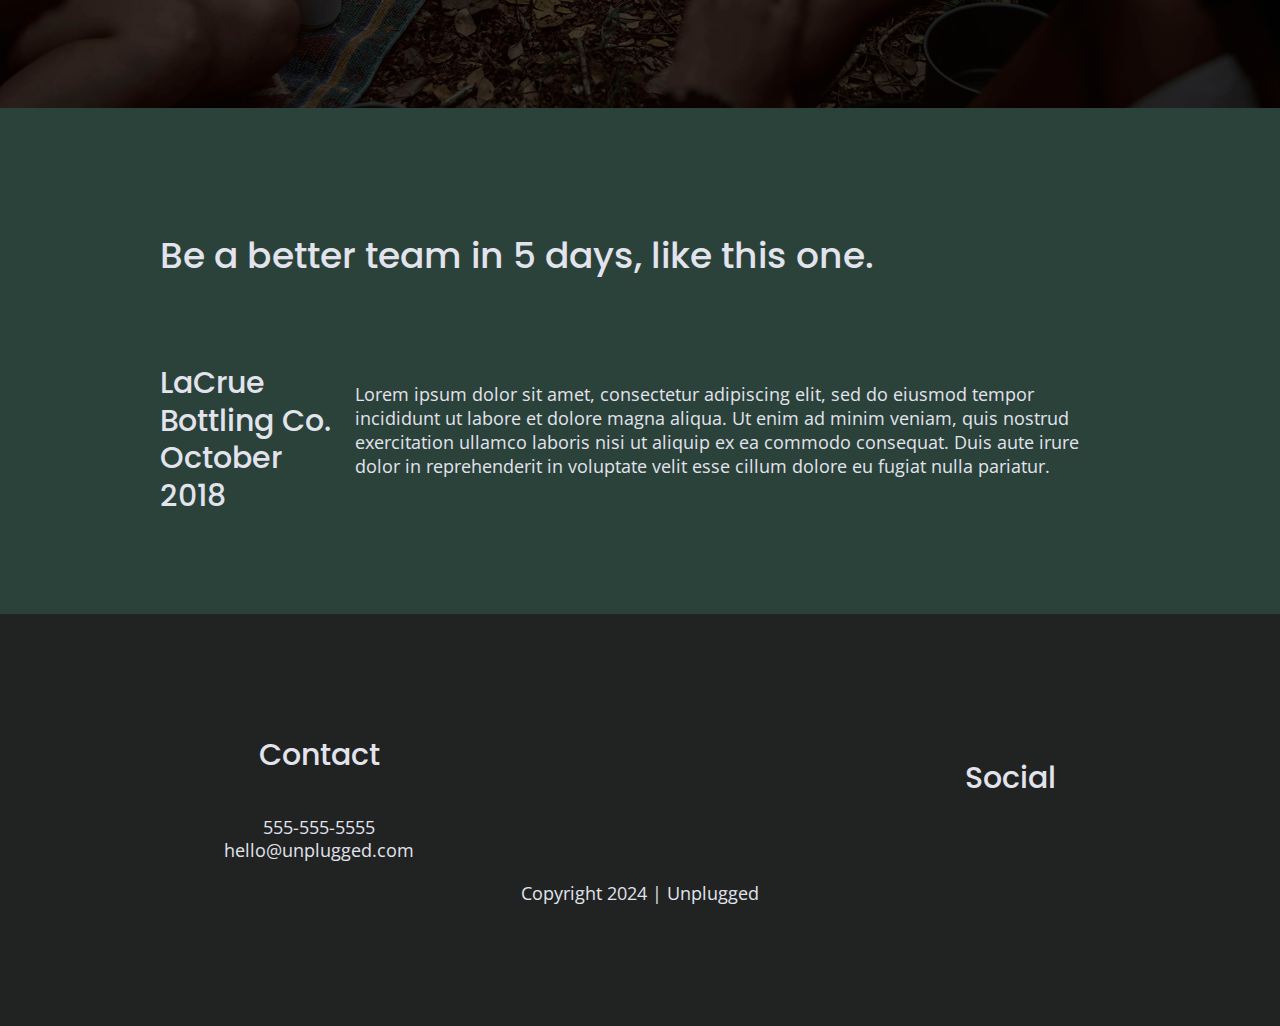
==== commit e77d5dcf: "Adding Responsive Images" ====
--- a/index.html
+++ b/index.html
@@ -31,7 +31,7 @@
   <!-- Add your site or application content here -->
   <header>
     <div class="content-wrapper">
-      <a href="#"><img src="img/icon.png" alt="unplugged logo"></a>
+      <a href="#"><img src="img/unpluggedlogo.png" alt="unplugged logo"></a>
 
       <div class="header-divider"></div>
       <nav>
--- a/css/main.css
+++ b/css/main.css
@@ -96,6 +96,7 @@
 /* ==========================================================================
      Author's custom styles
      ========================================================================== */
+
 /* General Styles */
 
 html {
@@ -105,12 +106,15 @@
 body {
   font-size: 1em;
   font-family: 'Open Sans', sans-serif;
+  color: #e2e3ed;
   text-align: left;
 }
 
 ul,
 ol {
   list-style-type: none;
+  margin: 0;
+  padding: 0;
 }
 
 a {
@@ -120,14 +124,16 @@
 
 h2 {
   font-family: 'Poppins', sans-serif;
+  font-weight: 500;
   font-size: 1.875em;
 }
 
 h3,
 h4 {
   font-family: 'Poppins', sans-serif;
+  font-weight: 500;
+  font-size: 1.125em;
   margin: 20px 0;
-  font-size: 1.125em;
 }
 
 p {
@@ -135,6 +141,14 @@
   line-height: 1.285;
 }
 
+img {
+  width: 100%;
+}
+
+figure {
+  margin: 0;
+}
+
 address {
   font-style: normal;
 }
@@ -144,13 +158,13 @@
   margin: 50px 0;
 }
 
-
 /* -------------------- Base Header - Footer Styles -------------------- */
 
 header {
   display: flex;
   justify-content: center;
   padding: 15px 0;
+  background-color: #202322;
 }
 
 header .content-wrapper {
@@ -161,20 +175,32 @@
   flex-flow: row wrap;
 }
 
+header figure {
+  width: 60%;
+}
+
 .header-divider {
+  background: #3a3a3a;
+  height: 1px;
   width: 100%;
-  height: 1px;
   margin: 10px 0 20px 0;
 }
 
 header nav {
   width: 60%;
+  font-size: 1.125em;
+  font-weight: 700;
+  text-transform: uppercase;
 }
 
 header nav ul {
+  width: 100%;
   display: flex;
   justify-content: space-around;
-  width: 100%;
+}
+
+header nav ul li {
+  font-size: 1.125em;
 }
 
 footer {
@@ -182,6 +208,7 @@
   flex-direction: column;
   align-items: center;
   text-align: center;
+  background-color: #202322;
 }
 
 footer p {
@@ -217,20 +244,61 @@
 /* Hero Area */
 
 .hero-area {
-  display: flex;
-  justify-content: center;
+  background: url(../img/unplugged-retreat.jpg);
+  background-size: cover;
+  background-position: center;
+  min-height: 500px;
+  display: flex;
+  justify-content: center;
+}
+
+.hero-area h1 {
+  font-size: 2.25em;
+  font-family: 'Poppins', Helvetica, Arial, sans-serif;
+  font-weight: 500;
+  line-height: 1.2;
 }
 
 /* Aside */
 
 aside {
-  display: flex;
-  justify-content: center;
+  background-color: #527158;
+  display: flex;
+  justify-content: center;
+}
+
+aside .form {
+  margin-top: 30px;
+}
+
+input[type=text] {
+  box-sizing: border-box;
+  width: 100%;
+  color: #2a423a;
+  font-style: italic;
+  padding: 1em;
+}
+
+input[type=button] {
+  width: 100%;
+  padding: 20px 0;
+  margin-top: 20px;
+  background-color: #2a423a;
+  font-family: 'Poppins', Helvetica, Arial, sans-serif;
+  font-weight: 500;
+  font-size: 1.125em;
+  color: #e2e3ed;
+  border: none;
+  text-align: center;
+  text-transform: uppercase;
 }
 
 /* Features */
 
 .features {
+  background: url('../img/unplugged-retreat-features.jpg');
+  background-size: cover;
+  background-position: center;
   display: flex;
   justify-content: center;
 }
@@ -252,18 +320,21 @@
 }
 
 .features p {
+  text-align: center;
   margin: 0;
 }
 
 /* Reviews */
 
 .reviews {
+  background-color: #2a423a;
   display: flex;
   justify-content: center;
 }
 
 .reviews h2 {
   margin-bottom: 40px;
+  line-height: 1;
 }
 
 .reviews h3 {
@@ -276,11 +347,13 @@
      ========================================================================== */
 
 .mission {
+  background-color: #527158;
   display: flex;
   justify-content: center;
 }
 
 .contact-section {
+  background-color: #2a423a;
   display: flex;
   justify-content: center;
 }
@@ -294,6 +367,7 @@
      ========================================================================== */
 
 .faq {
+  background-color: #527158;
   display: flex;
   justify-content: center;
 }
@@ -308,10 +382,15 @@
 
 .faq h2 {
   margin-bottom: 40px;
+  line-height: 1;
 }
 
 .faq-content {
   margin-bottom: 50px;
+}
+
+.faq-content h4 {
+  line-height: 1.333;
 }
 
 /* ==========================================================================
@@ -412,6 +491,16 @@
     margin: 100px 0;
   }
 
+  h2 {
+    font-size: 2.25em;
+    line-height: 1.333;
+  }
+
+  h3 {
+    font-size: 1.5em;
+    line-height: 1.25;
+  }
+
   /* Header */
   header {
     padding: 33px 0;
@@ -422,6 +511,10 @@
     justify-content: space-between;
   }
 
+  header figure {
+    width: 30%;
+  }
+
   header nav {
     width: 20%;
   }
@@ -435,6 +528,16 @@
   }
 
   /* Hero Area */
+
+  .hero-area {
+    min-height: 600px;
+  }
+
+  .hero-area h1 {
+    font-size: 3em;
+    line-height: 1;
+    margin: 0;
+  }
 
   /* Aside */
   aside .content-wrapper {
@@ -451,6 +554,11 @@
   }
 
   /* Features */
+
+  .features h2 {
+    margin-bottom: 20px;
+  }
+
   .features article {
     display: flex;
     align-items: center;
@@ -468,8 +576,18 @@
     justify-content: space-between;
   }
 
+  .reviews h2 {
+    width: 85%;
+  }
+
+  .reviews article figure,
   .reviews article div {
     width: 49%;
+  }
+
+  .reviews h3 {
+    width: 75%;
+    margin: 0;
   }
 
   /* Footer */
@@ -477,14 +595,24 @@
     width: 65%;
   }
 
-  .footer-content {
+  footer .footer-content {
     display: flex;
     justify-content: space-between;
     align-items: center;
+    flex-direction: row;
   }
 
   footer .contact {
     margin-bottom: 0;
+  }
+
+  footer h4 {
+    font-size: 1.5em;
+    margin-bottom: 40px;
+  }
+
+  footer p {
+    line-height: 1.285;
   }
 
   footer .copyright {
@@ -516,10 +644,13 @@
     align-items: flex-start;
   }
 
+  .contact-content h4 {
+    font-size: 1.5em;
+  }
+
   /* ==========================================================================
      FAQ Page
      ========================================================================== */
-
   .faq .content-wrapper {
     justify-content: space-between;
   }
@@ -530,6 +661,12 @@
 
   .faq h2 {
     width: 100%;
+  }
+
+  .faq h4,
+  .faq p {
+    font-size: .875em;
+    line-height: 1.125;
   }
 }
 
@@ -546,8 +683,23 @@
     padding: 15px 0;
   }
 
+  h2 {
+    font-size: 2.25em;
+  }
+
+  h3,
+  h4 {
+    font-size: 1.875em;
+  }
+
+  p {
+    font-size: 1.125em;
+    line-height: 1.333;
+  }
+
   /* Hero */
   .hero-area h1 {
+    font-size: 3.75em;
     width: 80%;
   }
 
@@ -561,7 +713,12 @@
     width: 30%;
   }
 
+  .form-description p {
+    font-size: 1.125em;
+  }
+
   /* Features */
+
 
   .features h2 {
     width: 90%;
@@ -572,8 +729,17 @@
   }
 
   /* Reviews */
+
+  .reviews h2 {
+    padding-bottom: 50px;
+  }
+
   .reviews article div {
     width: 42%;
+  }
+
+  footer h4 {
+    font-size: 1.875em;
   }
 
   /* ==========================================================================
@@ -583,6 +749,11 @@
   .mission h2,
   .contact-section .content-wrapper h2 {
     width: 95%;
+    font-size: 3em;
+  }
+
+  .contact-content h4 {
+    font-size: 1.875em;
   }
 
   /* ==========================================================================
@@ -590,8 +761,14 @@
     ========================================================================== */
   .faq h2 {
     width: 100%;
-  }
-
+    font-size: 3em;
+  }
+
+  .faq h4,
+  .faq p {
+    font-size: 1.125em;
+    line-height: 1;
+  }
 }
 
 /* ==========================================================================
